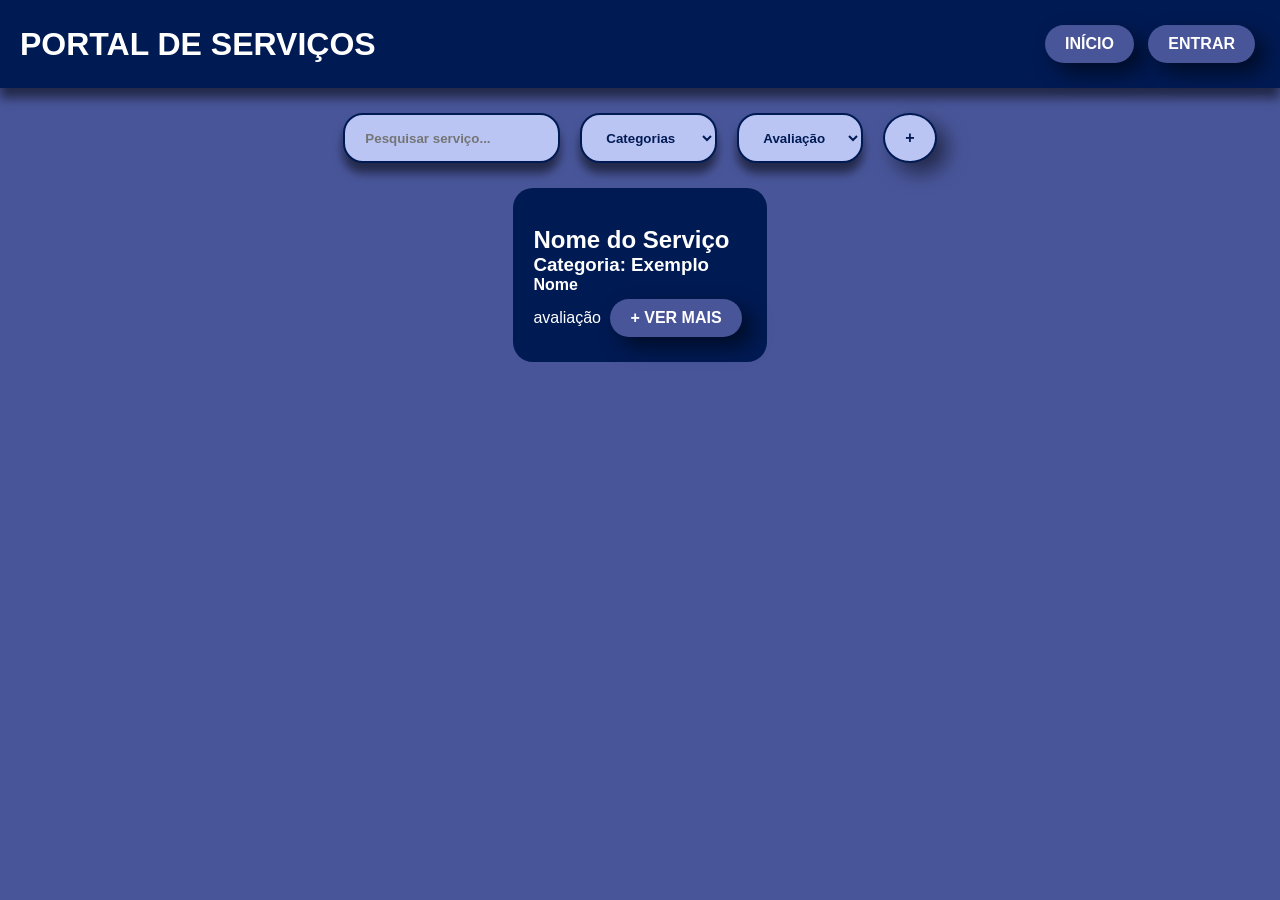
==== index.html @ b4452fac "create html css" ====
<!DOCTYPE html>
<html lang="pt-br">
<head>
    <meta charset="UTF-8">
    <meta name="viewport" content="width=device-width, initial-scale=1.0">
    <title>Portal de Serviços</title>
    <link rel="stylesheet" href="style/style.css">
</head>
<body>
    <header>
        <h1>PORTAL DE SERVIÇOS</h1>
        <div class="btn-container">
            <button>INÍCIO</button>
            <button>ENTRAR</button>
        </div>
    </header>
    <main>
        <nav>
            <input type="text" placeholder="Pesquisar serviço...">
            <select name="category" id="category">
                <option value=""disabled selected hidden>Categorias</option>
                <option value="1">Categoria 1</option>
                <option value="2">Categoria 2</option>
            </select>
            <select name="stars" id="stars">
                <option value="" disabled selected hidden>Avaliação</option>
                <option value="1">1 estrela</option>
                <option value="2">2 estrelas</option>
                <option value="3">3 estrelas</option>
                <option value="4">4 estrelas</option>
                <option value="5">5 estrelas</option>
            </select>
            <button id="btn-add">+</button>
        </nav>
        <div class="service-container">
            <div class="card">
                <img src="" alt="">
                <h2>Nome do Serviço</h2>
                <h3>Categoria: Exemplo</h3>
                <h4>Nome</h4>
                <div class="info-card-container">
                    <span>avaliação</span>
                    <button class="ver-mais">+ VER MAIS</button>
                </div>
            </div>
        </div>
    </main>
</body>
</html>
---- style/style.css ----
@charset "UTF-8";

:root {
    --primary-color: #001a53;
    --secundary-color: #bac5f3;
    --background-color: #485599;
    --shadow-color: #00000085;
}

* {
    margin: 0;
    padding: 0;
    box-sizing: border-box;
}

body {
    font-family: Arial, sans-serif;
    background-color: var(--background-color);
    color: white;
}

header {
    background-color: var(--primary-color);
    padding: 20px;
    display: flex;
    justify-content: space-between;
    align-items: center;
    box-shadow: 0px 10px 10px var(--shadow-color);
}

nav {
    display: flex;
    justify-content: center;
    gap: 20px;
    margin: 25px 0px;
}

nav * {
    border-radius: 20px;
    padding: 10px 20px;
    border: 2px solid var(--primary-color);
    background-color: var(--secundary-color);
    color: var(--primary-color);
    font-weight: bolder;
    box-shadow: 0px 10px 10px var(--shadow-color);
    height: 50px;
}

button {
    background-color: var(--background-color);
    color: white;
    border: none;
    padding: 10px 20px;
    cursor: pointer;
    font-size: 16px;
    border-radius: 20px;
    font-weight: bolder;
    box-shadow: 10px 10px 20px var(--shadow-color);
    margin: 5px;
}

button#btn-add {
    background-color: var(--secundary-color);
    color: var(--primary-color);
    border: 2px solid var(--primary-color);
    border-radius: 50%;
    margin: 0px;
}

div.service-container {
    display: flex;
    flex-wrap: wrap;
    gap: 20px;
    justify-content: center;
}

div.card {
    background-color: var(--primary-color);
    padding: 20px;
    border-radius: 20px;
}
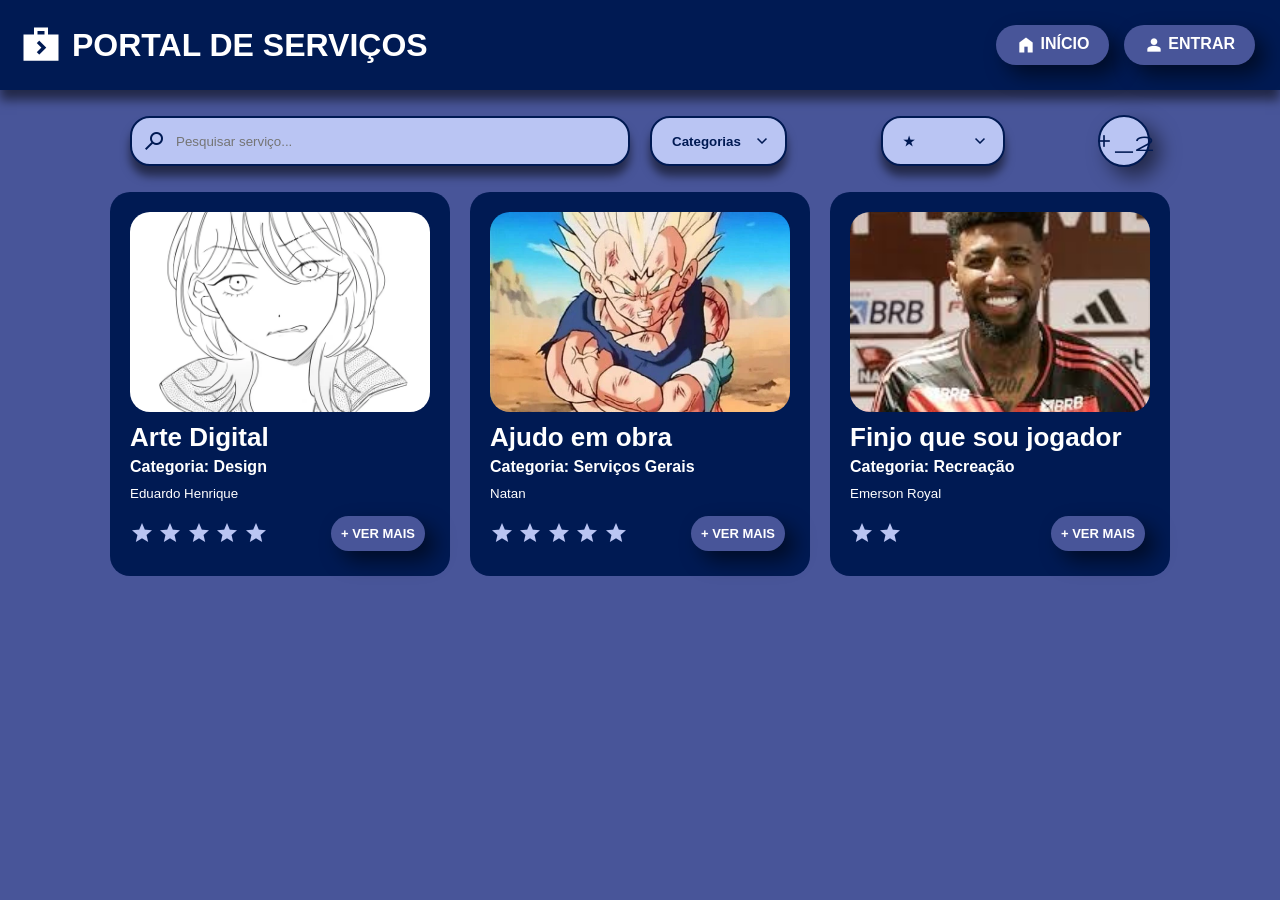
==== commit 53bf6378: "tela 1" ====
--- a/index.html
+++ b/index.html
@@ -5,41 +5,102 @@
     <meta name="viewport" content="width=device-width, initial-scale=1.0">
     <title>Portal de Serviços</title>
     <link rel="stylesheet" href="style/style.css">
+    <link rel="stylesheet" href="https://fonts.googleapis.com/css2?family=Material+Symbols+Outlined:opsz,wght,FILL,GRAD@20..48,100..700,0..1,-50..200&" />
 </head>
 <body>
     <header>
-        <h1>PORTAL DE SERVIÇOS</h1>
+        <div class="title-wrapper">
+            <span class="material-symbols-outlined" id="logo-icon">next_week</span>
+            <h1 id="title-h1">PORTAL DE SERVIÇOS</h1>
+        </div>
         <div class="btn-container">
-            <button>INÍCIO</button>
-            <button>ENTRAR</button>
+            <button>
+                <span class="material-symbols-outlined">Home</span>
+                INÍCIO
+            </button>
+            <button>
+                <span class="material-symbols-outlined">person</span>
+                ENTRAR
+            </button>
         </div>
     </header>
     <main>
         <nav>
-            <input type="text" placeholder="Pesquisar serviço...">
-            <select name="category" id="category">
-                <option value=""disabled selected hidden>Categorias</option>
-                <option value="1">Categoria 1</option>
-                <option value="2">Categoria 2</option>
-            </select>
-            <select name="stars" id="stars">
-                <option value="" disabled selected hidden>Avaliação</option>
-                <option value="1">1 estrela</option>
-                <option value="2">2 estrelas</option>
-                <option value="3">3 estrelas</option>
-                <option value="4">4 estrelas</option>
-                <option value="5">5 estrelas</option>
-            </select>
-            <button id="btn-add">+</button>
+            <div class="search-wrapper">
+                <span class="material-symbols-outlined">search</span>
+                <input class="search-input" type="text" placeholder="Pesquisar serviço...">
+            </div>
+            <div class="filter-container">
+                <div class="select-wrapper">
+                    <select name="category" id="category">
+                        <option value=""disabled selected hidden>Categorias</option>
+                        <option value="1">Categoria 1</option>
+                        <option value="2">Categoria 2</option>
+                    </select>
+                </div>
+                <div class="select-wrapper">
+                    <select name="stars" id="stars">
+                        <option value="1" selected>★</option>
+                        <option value="2">★★</option>
+                        <option value="3">★★★</option>
+                        <option value="4">★★★★</option>
+                        <option value="5">★★★★★</option>
+                    </select>
+                </div>
+                <button id="btn-add"><span class="material-symbols-outlined">Add_2</span></button>
+            </div>
         </nav>
         <div class="service-container">
             <div class="card">
-                <img src="" alt="">
-                <h2>Nome do Serviço</h2>
-                <h3>Categoria: Exemplo</h3>
-                <h4>Nome</h4>
+                <div class="card-img-container">
+                    <img class="card-img" src="img/desenho.webp" alt="Desenho anime">
+                </div>
+                <h2>Arte Digital</h2>
+                <h3>Categoria: Design</h3>
+                <h4>Eduardo Henrique</h4>
                 <div class="info-card-container">
-                    <span>avaliação</span>
+                    <div class="stars-box">
+                        <span class="material-symbols-outlined">star</span>
+                        <span class="material-symbols-outlined">star</span>
+                        <span class="material-symbols-outlined">star</span>
+                        <span class="material-symbols-outlined">star</span>
+                        <span class="material-symbols-outlined">star</span>
+                    </div>
+                    <button class="ver-mais">+ VER MAIS</button>
+                </div>
+            </div>
+
+            <div class="card">
+                <div class="card-img-container">
+                    <img class="card-img" src="img/vegeta.webp" alt="Trabalhador">
+                </div>
+                <h2>Ajudo em obra</h2>
+                <h3>Categoria: Serviços Gerais</h3>
+                <h4>Natan</h4>
+                <div class="info-card-container">
+                    <div class="stars-box">
+                        <span class="material-symbols-outlined">star</span>
+                        <span class="material-symbols-outlined">star</span>
+                        <span class="material-symbols-outlined">star</span>
+                        <span class="material-symbols-outlined">star</span>
+                        <span class="material-symbols-outlined">star</span>
+                    </div>
+                    <button class="ver-mais">+ VER MAIS</button>
+                </div>
+            </div>
+
+            <div class="card">
+                <div class="card-img-container">
+                    <img class="card-img" src="img/emerson.jpg" alt="Emerson Royal">
+                </div>
+                <h2>Finjo que sou jogador</h2>
+                <h3>Categoria: Recreação</h3>
+                <h4>Emerson Royal</h4>
+                <div class="info-card-container">
+                    <div class="stars-box">
+                        <span class="material-symbols-outlined">star</span>
+                        <span class="material-symbols-outlined">star</span>
+                    </div>
                     <button class="ver-mais">+ VER MAIS</button>
                 </div>
             </div>
--- a/style/style.css
+++ b/style/style.css
@@ -13,12 +13,36 @@
     box-sizing: border-box;
 }
 
+.material-symbols-outlined {
+  font-variation-settings:
+  'FILL' 1,
+  'wght' 400,
+  'GRAD' 0,
+  'opsz' 24
+}
+
 body {
     font-family: Arial, sans-serif;
     background-color: var(--background-color);
     color: white;
 }
 
+/* mobile */
+@media (max-width: 768px) {
+    h1#title-h1 {
+        display: none;
+    }
+
+    nav {
+        flex-direction: column;
+        gap: 10px;
+    }
+
+    .filter-container {
+        justify-content: space-between;
+    }
+}
+
 header {
     background-color: var(--primary-color);
     padding: 20px;
@@ -28,14 +52,25 @@
     box-shadow: 0px 10px 10px var(--shadow-color);
 }
 
+div.title-wrapper {
+    display: flex;
+    align-items: center;
+    gap: 10px;
+}
+
+div.title-wrapper #logo-icon {
+    font-size: 42px;
+}
+
 nav {
     display: flex;
+    align-items: center;
     justify-content: center;
     gap: 20px;
     margin: 25px 0px;
 }
 
-nav * {
+.search-wrapper, nav select {
     border-radius: 20px;
     padding: 10px 20px;
     border: 2px solid var(--primary-color);
@@ -46,6 +81,81 @@
     height: 50px;
 }
 
+.search-wrapper {
+    display: flex;
+    align-items: center;
+    padding: 0 10px;
+    height: 50px;
+    border-radius: 20px;
+    background: var(--secundary-color);
+    border: 2px solid var(--primary-color);
+    box-shadow: 0 10px 10px var(--shadow-color);
+    width: 80%;
+    max-width: 500px;
+}
+
+.search-wrapper .material-symbols-outlined {
+    font-size: 24px;
+    line-height: 1;
+    display: inline-flex;
+    align-items: center;
+    justify-content: center;
+    transform: scaleX(-1);
+}
+
+.filter-container {
+    width: 80%;
+    max-width: 500px;
+    display: flex;
+    align-items: center;
+    justify-content: space-between;
+    gap: 20px;
+    flex-wrap: wrap;
+}
+
+input.search-input {
+    color: var(--primary-color);
+    height: 100%;
+    width: 100%;
+    border: none;
+    background-color: transparent;
+    margin-left: 5px;
+    padding-left: 5px;
+}
+
+input.search-input:focus {
+    outline: none;
+}
+
+select {
+  appearance: none;
+  -webkit-appearance: none;
+  -moz-appearance: none;
+}
+.select-wrapper {
+  position: relative;
+
+    select {
+        padding-right: 40px;
+    }
+}
+
+.select-wrapper::after {
+  content: "keyboard_arrow_down";
+  font-family: "Material Symbols Outlined";
+  font-size: 20px;
+  position: absolute;
+  right: 15px;
+  top: 50%;
+  transform: translateY(-50%);
+  pointer-events: none;
+  color: var(--primary-color);
+}
+
+input.search-input {
+    width: 30vw;
+}
+
 button {
     background-color: var(--background-color);
     color: white;
@@ -60,11 +170,30 @@
 }
 
 button#btn-add {
+    width: 52px;
+    height: 52px;
+    min-width: 52px;
+    min-height: 52px;
+    padding: 0;
+    border-radius: 50%;
+    display: flex;
+    align-items: center;
+    justify-content: center;
     background-color: var(--secundary-color);
     color: var(--primary-color);
     border: 2px solid var(--primary-color);
-    border-radius: 50%;
     margin: 0px;
+
+    @media (max-width: 442px) {
+        width: 80vw;
+        border-radius: 20px;;
+    }
+}
+
+button .material-symbols-outlined {
+  vertical-align: top;
+  font-size: 20px;
+  line-height: 1;
 }
 
 div.service-container {
@@ -78,4 +207,55 @@
     background-color: var(--primary-color);
     padding: 20px;
     border-radius: 20px;
+}
+
+div.card-img-container {
+    width: 300px;
+    height: 200px;
+    overflow: hidden;
+    border-radius: 20px;
+    aspect-ratio: 1 / 1;
+    margin-bottom: 10px;
+}
+
+img.card-img {
+    width: 100%;
+    height: 100%;
+    object-fit: cover;
+}
+
+div.info-card-container {
+    display: flex;
+    justify-content: space-between;
+    align-items: center;
+}
+
+.card {    
+    h2 {
+        font-size: 26px;
+        font-weight: bold;
+        margin-bottom: 5px;
+    }
+
+    h3 {
+        font-size: medium;
+        font-weight: bold;
+        margin-bottom: 10px;
+    }
+
+    h4 {
+        font-size: smaller;
+        font-weight: lighter;
+        margin-bottom: 10px;
+    }
+}
+
+div.stars-box > .material-symbols-outlined {
+    color: var(--secundary-color);
+}
+
+button.ver-mais {
+    font-weight: bold;
+    font-size: small;
+    padding: 10px;
 }
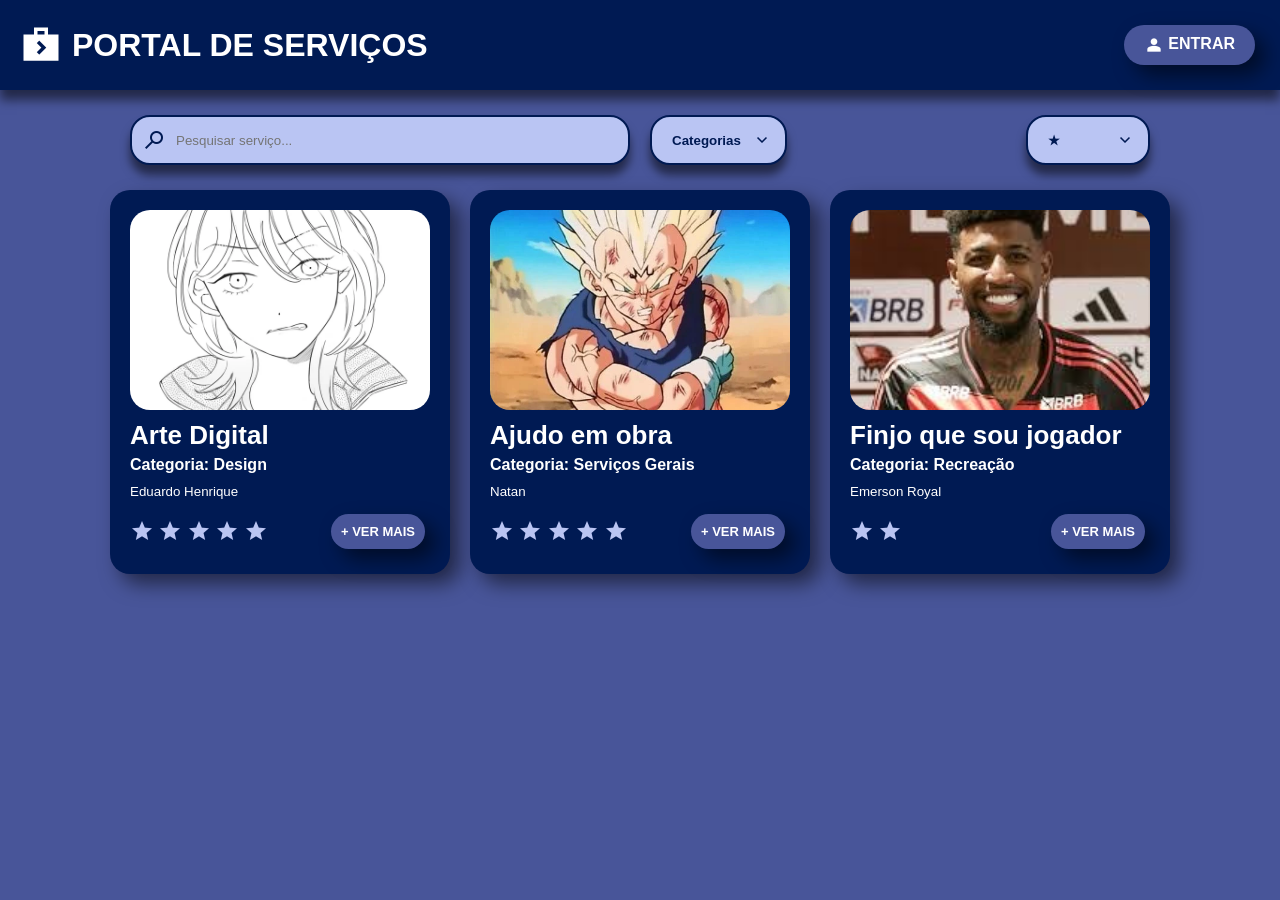
==== commit e1dd617e: "criando tela de login/register e perfil" ====
--- a/index.html
+++ b/index.html
@@ -14,11 +14,7 @@
             <h1 id="title-h1">PORTAL DE SERVIÇOS</h1>
         </div>
         <div class="btn-container">
-            <button>
-                <span class="material-symbols-outlined">Home</span>
-                INÍCIO
-            </button>
-            <button>
+            <button onclick="window.location.href='pages/login.html'">
                 <span class="material-symbols-outlined">person</span>
                 ENTRAR
             </button>
@@ -47,7 +43,7 @@
                         <option value="5">★★★★★</option>
                     </select>
                 </div>
-                <button id="btn-add"><span class="material-symbols-outlined">Add_2</span></button>
+                <button id="btn-add" style="display: none;"><span class="material-symbols-outlined">Add_2</span></button>
             </div>
         </nav>
         <div class="service-container">
--- a/style/style.css
+++ b/style/style.css
@@ -14,11 +14,12 @@
 }
 
 .material-symbols-outlined {
-  font-variation-settings:
-  'FILL' 1,
-  'wght' 400,
-  'GRAD' 0,
-  'opsz' 24
+    align-items: center;
+    font-variation-settings:
+    'FILL' 1,
+    'wght' 400,
+    'GRAD' 0,
+    'opsz' 24
 }
 
 body {
@@ -207,6 +208,7 @@
     background-color: var(--primary-color);
     padding: 20px;
     border-radius: 20px;
+    box-shadow: 10px 10px 20px var(--shadow-color);
 }
 
 div.card-img-container {
@@ -214,7 +216,6 @@
     height: 200px;
     overflow: hidden;
     border-radius: 20px;
-    aspect-ratio: 1 / 1;
     margin-bottom: 10px;
 }
 
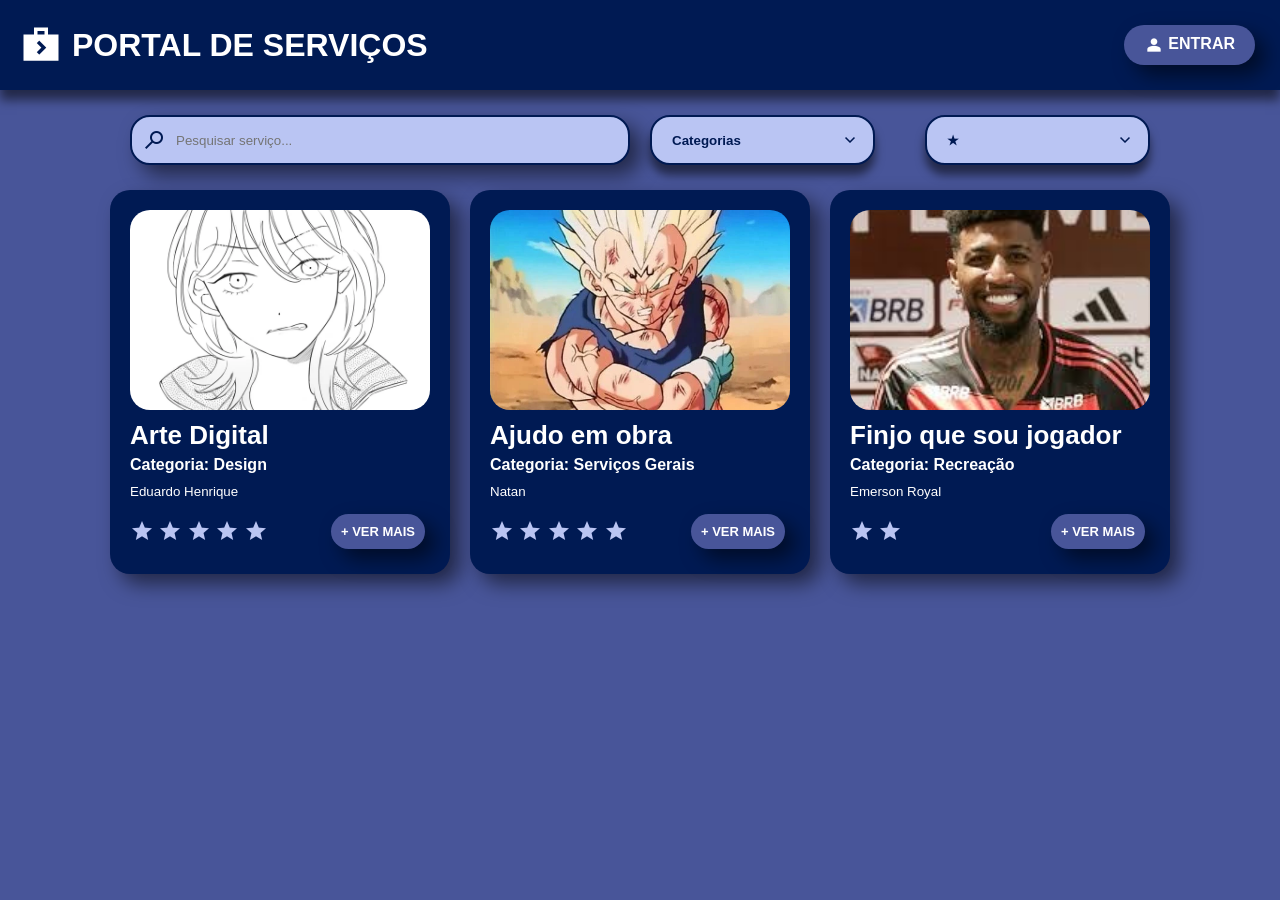
==== commit ad3c6d2f: "iniciando tela de criar/atualizar postagem" ====
--- a/index.html
+++ b/index.html
@@ -5,6 +5,7 @@
     <meta name="viewport" content="width=device-width, initial-scale=1.0">
     <title>Portal de Serviços</title>
     <link rel="stylesheet" href="style/style.css">
+    <link rel="shortcut icon" href="/img/favicon.svg" type="image/x-icon">
     <link rel="stylesheet" href="https://fonts.googleapis.com/css2?family=Material+Symbols+Outlined:opsz,wght,FILL,GRAD@20..48,100..700,0..1,-50..200&" />
 </head>
 <body>
@@ -14,7 +15,7 @@
             <h1 id="title-h1">PORTAL DE SERVIÇOS</h1>
         </div>
         <div class="btn-container">
-            <button onclick="window.location.href='pages/login.html'">
+            <button onclick="window.location.href='pages/login.html'" id="btn-enter">
                 <span class="material-symbols-outlined">person</span>
                 ENTRAR
             </button>
@@ -43,7 +44,7 @@
                         <option value="5">★★★★★</option>
                     </select>
                 </div>
-                <button id="btn-add" style="display: none;"><span class="material-symbols-outlined">Add_2</span></button>
+                <button id="btn-add" style="display: none;"><span class="material-symbols-outlined" onclick="window.location.href='pages/post-service.html'">Add_2</span></button>
             </div>
         </nav>
         <div class="service-container">
--- a/style/style.css
+++ b/style/style.css
@@ -5,6 +5,10 @@
     --secundary-color: #bac5f3;
     --background-color: #485599;
     --shadow-color: #00000085;
+    --btn-color-green: #00bf62;
+    --btn-color-red: #fc5856;
+    --font-color-red: #3d0b0e;
+    --post-btn-color: #38b6ff;
 }
 
 * {
@@ -42,6 +46,11 @@
     .filter-container {
         justify-content: space-between;
     }
+}
+
+hr {
+    color: var(--secundary-color);
+    margin: 5px 0px;
 }
 
 header {
@@ -90,7 +99,7 @@
     border-radius: 20px;
     background: var(--secundary-color);
     border: 2px solid var(--primary-color);
-    box-shadow: 0 10px 10px var(--shadow-color);
+    box-shadow: 10px 10px 20px var(--shadow-color);
     width: 80%;
     max-width: 500px;
 }
@@ -133,11 +142,14 @@
   -webkit-appearance: none;
   -moz-appearance: none;
 }
+
 .select-wrapper {
   position: relative;
+  width: 45%;
 
     select {
         padding-right: 40px;
+        width: 100%;
     }
 }
 
@@ -217,6 +229,7 @@
     overflow: hidden;
     border-radius: 20px;
     margin-bottom: 10px;
+    background-color: var(--secundary-color);
 }
 
 img.card-img {
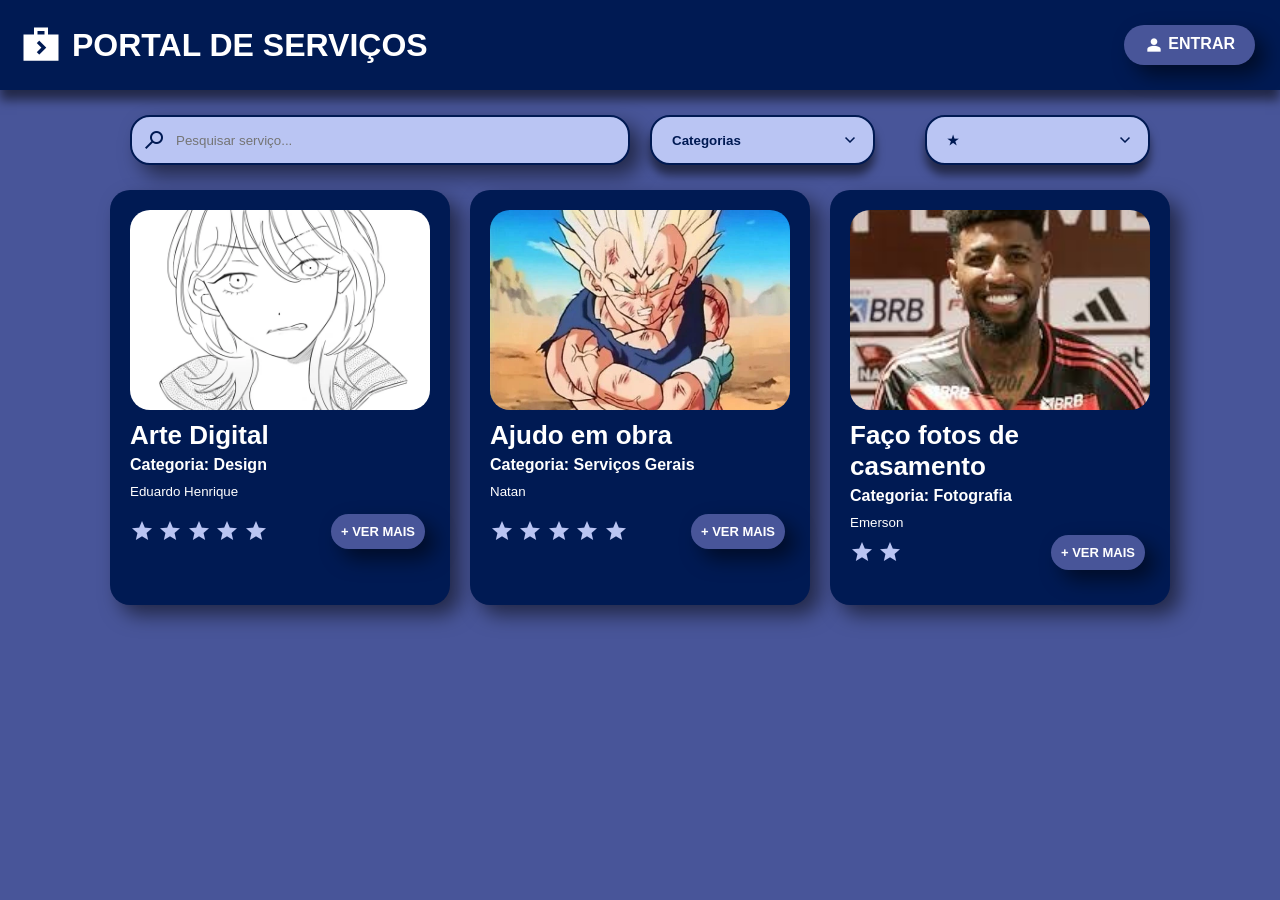
==== commit 6d0c6e5a: "Atualizar o index.html" ====
--- a/index.html
+++ b/index.html
@@ -90,9 +90,9 @@
                 <div class="card-img-container">
                     <img class="card-img" src="img/emerson.jpg" alt="Emerson Royal">
                 </div>
-                <h2>Finjo que sou jogador</h2>
-                <h3>Categoria: Recreação</h3>
-                <h4>Emerson Royal</h4>
+                <h2>Faço fotos de casamento</h2>
+                <h3>Categoria: Fotografia</h3>
+                <h4>Emerson
                 <div class="info-card-container">
                     <div class="stars-box">
                         <span class="material-symbols-outlined">star</span>
--- a/style/style.css
+++ b/style/style.css
@@ -224,8 +224,9 @@
 }
 
 div.card-img-container {
-    width: 300px;
-    height: 200px;
+    width: 100%;
+    max-width: 300px;
+    aspect-ratio: 3 / 2;
     overflow: hidden;
     border-radius: 20px;
     margin-bottom: 10px;
@@ -245,6 +246,8 @@
 }
 
 .card {    
+    width: 340px;
+
     h2 {
         font-size: 26px;
         font-weight: bold;
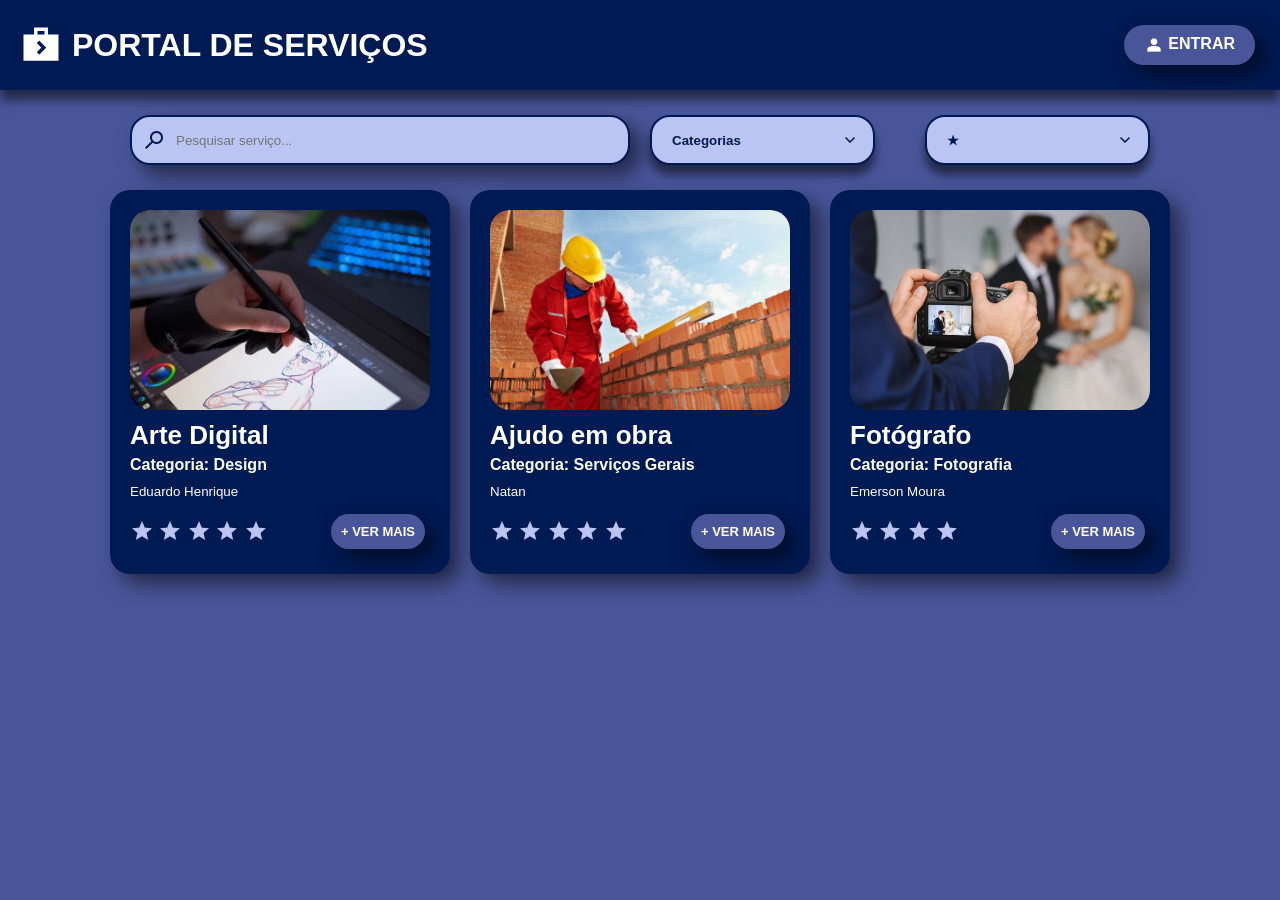
==== commit eea5da1a: "update" ====
--- a/index.html
+++ b/index.html
@@ -50,7 +50,7 @@
         <div class="service-container">
             <div class="card">
                 <div class="card-img-container">
-                    <img class="card-img" src="img/desenho.webp" alt="Desenho anime">
+                    <img class="card-img" src="img/desenho.jpeg" alt="Desenho anime">
                 </div>
                 <h2>Arte Digital</h2>
                 <h3>Categoria: Design</h3>
@@ -69,7 +69,7 @@
 
             <div class="card">
                 <div class="card-img-container">
-                    <img class="card-img" src="img/vegeta.webp" alt="Trabalhador">
+                    <img class="card-img" src="img/trabalhador.jpeg" alt="Trabalhador">
                 </div>
                 <h2>Ajudo em obra</h2>
                 <h3>Categoria: Serviços Gerais</h3>
@@ -88,13 +88,15 @@
 
             <div class="card">
                 <div class="card-img-container">
-                    <img class="card-img" src="img/emerson.jpg" alt="Emerson Royal">
+                    <img class="card-img" src="img/foto-casamento.jpeg" alt="Emerson Moura">
                 </div>
-                <h2>Faço fotos de casamento</h2>
+                <h2>Fotógrafo</h2>
                 <h3>Categoria: Fotografia</h3>
-                <h4>Emerson
+                <h4>Emerson Moura</h4>
                 <div class="info-card-container">
                     <div class="stars-box">
+                        <span class="material-symbols-outlined">star</span>
+                        <span class="material-symbols-outlined">star</span>
                         <span class="material-symbols-outlined">star</span>
                         <span class="material-symbols-outlined">star</span>
                     </div>
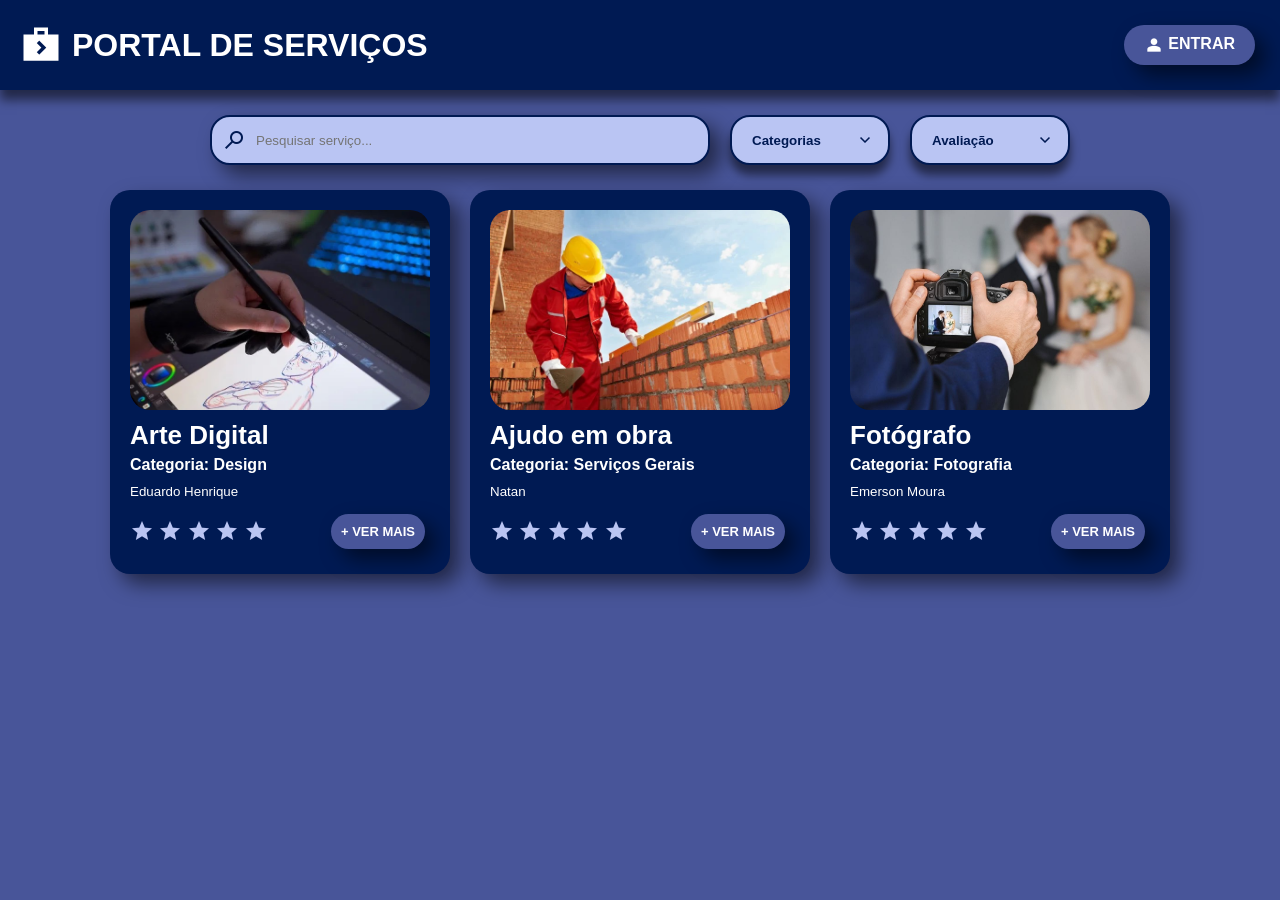
==== commit f5192a51: "Add files via upload" ====
--- a/index.html
+++ b/index.html
@@ -15,7 +15,7 @@
             <h1 id="title-h1">PORTAL DE SERVIÇOS</h1>
         </div>
         <div class="btn-container">
-            <button onclick="window.location.href='pages/login.html'" id="btn-enter">
+            <button id="btn-enter">
                 <span class="material-symbols-outlined">person</span>
                 ENTRAR
             </button>
@@ -25,36 +25,44 @@
         <nav>
             <div class="search-wrapper">
                 <span class="material-symbols-outlined">search</span>
-                <input class="search-input" type="text" placeholder="Pesquisar serviço...">
+                <input class="search-input" id="search-input" type="text" placeholder="Pesquisar serviço...">
             </div>
+
             <div class="filter-container">
                 <div class="select-wrapper">
-                    <select name="category" id="category">
-                        <option value=""disabled selected hidden>Categorias</option>
-                        <option value="1">Categoria 1</option>
-                        <option value="2">Categoria 2</option>
+                    <select name="categoria" id="categoria">
+                        <option value="" selected>Categorias</option>
+                        <option value="Design">Design</option>
+                        <option value="Serviços Gerais">Serviços Gerais</option>
+                        <option value="Fotografia">Fotografia</option>
                     </select>
                 </div>
+
                 <div class="select-wrapper">
-                    <select name="stars" id="stars">
-                        <option value="1" selected>★</option>
+                    <select name="estrelas" id="estrelas">
+                        <option value="" selected>Avaliação</option>
+                        <option value="1">★</option>
                         <option value="2">★★</option>
                         <option value="3">★★★</option>
                         <option value="4">★★★★</option>
                         <option value="5">★★★★★</option>
                     </select>
                 </div>
-                <button id="btn-add" style="display: none;"><span class="material-symbols-outlined" onclick="window.location.href='pages/post-service.html'">Add_2</span></button>
+
+                <button id="btn-add" style="display: none;">
+                    <span class="material-symbols-outlined" onclick="window.location.href='pages/post-service.html'">Add_2</span>
+                </button>
             </div>
         </nav>
+
         <div class="service-container">
             <div class="card">
                 <div class="card-img-container">
                     <img class="card-img" src="img/desenho.jpeg" alt="Desenho anime">
                 </div>
-                <h2>Arte Digital</h2>
-                <h3>Categoria: Design</h3>
-                <h4>Eduardo Henrique</h4>
+                <h2 class="titulo">Arte Digital</h2>
+                <h3 class="categoria">Categoria: Design</h3>
+                <h4 class="nome">Eduardo Henrique</h4>
                 <div class="info-card-container">
                     <div class="stars-box">
                         <span class="material-symbols-outlined">star</span>
@@ -71,9 +79,9 @@
                 <div class="card-img-container">
                     <img class="card-img" src="img/trabalhador.jpeg" alt="Trabalhador">
                 </div>
-                <h2>Ajudo em obra</h2>
-                <h3>Categoria: Serviços Gerais</h3>
-                <h4>Natan</h4>
+                <h2 class="titulo">Ajudo em obra</h2>
+                <h3 class="categoria">Categoria: Serviços Gerais</h3>
+                <h4 class="nome">Natan</h4>
                 <div class="info-card-container">
                     <div class="stars-box">
                         <span class="material-symbols-outlined">star</span>
@@ -90,11 +98,12 @@
                 <div class="card-img-container">
                     <img class="card-img" src="img/foto-casamento.jpeg" alt="Emerson Moura">
                 </div>
-                <h2>Fotógrafo</h2>
-                <h3>Categoria: Fotografia</h3>
-                <h4>Emerson Moura</h4>
+                <h2 class="titulo">Fotógrafo</h2>
+                <h3 class="categoria">Categoria: Fotografia</h3>
+                <h4 class="nome">Emerson Moura</h4>
                 <div class="info-card-container">
                     <div class="stars-box">
+                        <span class="material-symbols-outlined">star</span>
                         <span class="material-symbols-outlined">star</span>
                         <span class="material-symbols-outlined">star</span>
                         <span class="material-symbols-outlined">star</span>
@@ -105,5 +114,6 @@
             </div>
         </div>
     </main>
+    <script src="scripts/script.js"></script>
 </body>
 </html>
--- a/style/style.css
+++ b/style/style.css
@@ -114,13 +114,13 @@
 }
 
 .filter-container {
-    width: 80%;
-    max-width: 500px;
-    display: flex;
-    align-items: center;
-    justify-content: space-between;
+    display: flex;
+    align-items: center;
+    justify-content: center;
     gap: 20px;
-    flex-wrap: wrap;
+    flex-wrap: nowrap;
+    width: auto;
+    max-width: none;
 }
 
 input.search-input {
@@ -144,8 +144,8 @@
 }
 
 .select-wrapper {
-  position: relative;
-  width: 45%;
+    position: relative;
+    width: 160px;
 
     select {
         padding-right: 40px;
@@ -182,6 +182,10 @@
     margin: 5px;
 }
 
+button:disabled {
+    opacity: 0.5;
+}
+
 button#btn-add {
     width: 52px;
     height: 52px;
@@ -275,4 +279,149 @@
     font-weight: bold;
     font-size: small;
     padding: 10px;
+}
+
+.detalhes-container {
+    background: var(--primary-color);
+    margin: 40px auto;
+    padding: 30px;
+    border-radius: 25px;
+    width: 90%;
+    max-width: 1000px;
+    display: flex;
+    gap: 30px;
+    align-items: stretch;
+    box-shadow: 10px 10px 20px var(--shadow-color);
+}
+
+.detalhes-left {
+    width: 40%;
+    display: flex;
+    flex-direction: column;
+}
+
+.detalhes-right {
+    width: 60%;
+    display: flex;
+    flex-direction: column;
+    gap: 15px;
+}
+
+.input {
+    padding: 12px;
+    border-radius: 20px;
+    border: 2px solid var(--primary-color);
+    background: var(--secundary-color);
+    color: var(--primary-color);
+    font-weight: bold;
+}
+
+.textarea {
+    height: 200px;
+    padding: 15px;
+    border-radius: 20px;
+    border: 2px solid var(--primary-color);
+    background: var(--secundary-color);
+    color: var(--primary-color);
+    resize: none;
+}
+
+.info-box,
+.descricao-box {
+    padding: 12px;
+    border-radius: 20px;
+    background: var(--secundary-color);
+    color: var(--primary-color);
+
+    font-family: Arial, sans-serif;
+    font-size: 16px;
+    font-weight: bold;
+}
+
+.descricao-box {
+    height: 200px;
+    overflow-y: auto;
+}
+
+#nome {
+    font-weight: lighter;
+}
+
+.detalhes-textos {
+    margin-bottom: 10px;
+}
+
+.detalhes-left h2 {
+    font-size: 26px;
+    font-weight: bold;
+    margin-bottom: 5px;
+}
+
+.detalhes-left h3 {
+    font-size: medium;
+    font-weight: bold;
+    margin-bottom: 10px;
+}
+
+.detalhes-left h4 {
+    font-size: smaller;
+    font-weight: lighter;
+    margin-bottom: 10px;
+}
+
+.detalhes-left .stars-box {
+    margin-top: auto;
+}
+
+.detalhes-left .material-symbols-outlined {
+    color: var(--secundary-color);
+}
+
+.detalhes-left .material-symbols-outlined {
+    font-variation-settings: 'FILL' 1;
+}
+
+@media screen and (max-width: 768px) {
+
+    .detalhes-container {
+        width: calc(100% - 32px);
+        margin: 20px auto;
+        padding: 16px;
+
+        display: flex;
+        flex-direction: column;
+        gap: 20px;
+    }
+
+    .detalhes-left,
+    .detalhes-right {
+        width: 100%;
+    }
+
+    .detalhes-left {
+        display: flex;
+        flex-direction: column;
+    }
+
+    .detalhes-left .card-img-container {
+        width: 100%;
+        max-width: 100%;
+        aspect-ratio: 3 / 2;
+    }
+
+    .detalhes-right {
+        display: flex;
+        flex-direction: column;
+        gap: 12px;
+    }
+
+    .info-box,
+    .descricao-box {
+        width: 100%;
+    }
+
+    .descricao-box {
+        height: auto;
+        min-height: 150px;
+    }
 }
